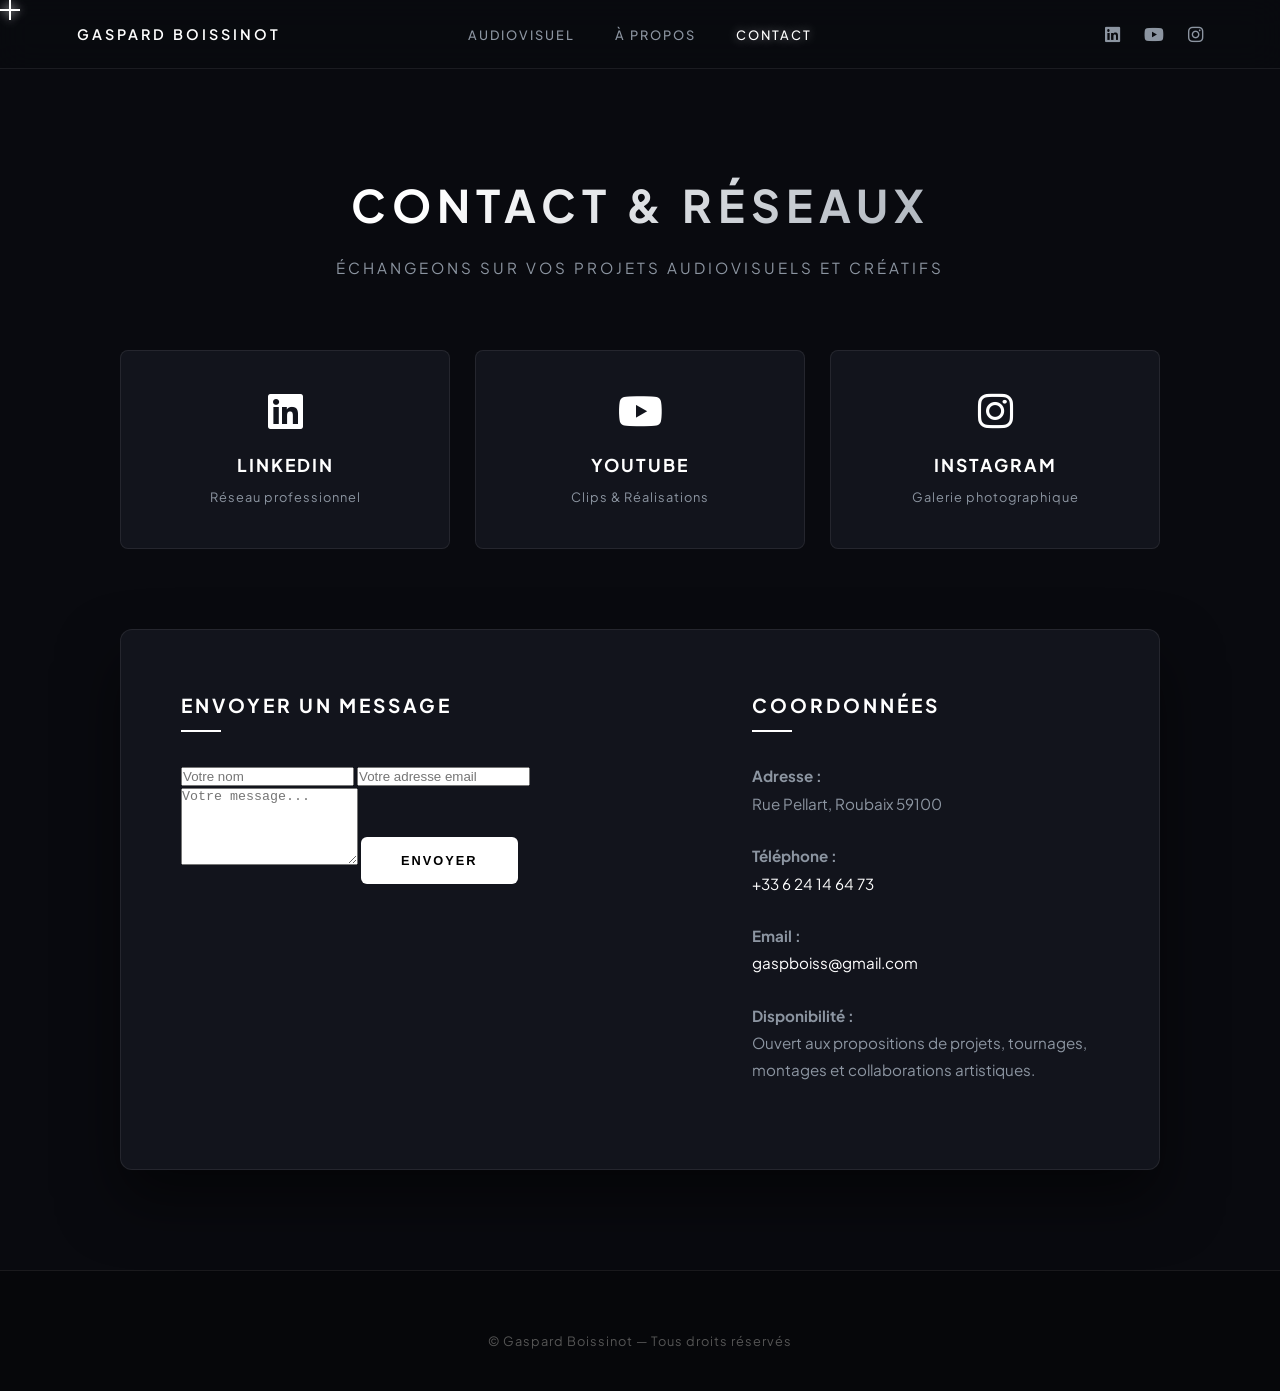
==== elements.html @ d5e443f8 "Update elements.html" ====
<!DOCTYPE HTML>
<html lang="fr">
<head>
    <meta charset="utf-8" />
    <meta name="viewport" content="width=device-width, initial-scale=1, user-scalable=no" />
    <meta name="description" content="Contactez Gaspard Boissinot — Portfolio Audiovisuel.">
    <title>Contact — Gaspard Boissinot</title>
    <link rel="icon" type="image/png" sizes="64x64" href="images/favicon.png">
    <link rel="manifest" href="manifest.json">
    <meta name="theme-color" content="#090a0f">
    <link rel="apple-touch-icon" href="images/icon-192.png">

    <!-- Fonts & Icons -->
    <link rel="preconnect" href="https://fonts.googleapis.com">
    <link rel="preconnect" href="https://fonts.gstatic.com" crossorigin>
    <link href="https://fonts.googleapis.com/css2?family=Plus+Jakarta+Sans:wght@300;400;500;600;700&display=swap" rel="stylesheet">
    <link rel="stylesheet" href="https://cdnjs.cloudflare.com/ajax/libs/font-awesome/6.4.0/css/all.min.css">

    <style>
        /* --- CONSTANTES & DIRECTION ARTISTIQUE --- */
        :root {
            --bg-main: #090a0f;
            --bg-card: #12141c;
            --bg-nav: rgba(9, 10, 15, 0.9);
            --text-primary: #ffffff;
            --text-muted: #8c95a1;
            --border-subtle: rgba(255, 255, 255, 0.08);
            --border-hover: rgba(255, 255, 255, 0.3);
        }

        /* Désactivation du curseur natif pour laisser place au custom curseur pro */
        * { box-sizing: border-box; margin: 0; padding: 0; cursor: none !important; }
        html { scroll-behavior: smooth; }

        body {
            background-color: var(--bg-main);
            color: var(--text-primary);
            font-family: 'Plus Jakarta Sans', sans-serif;
            overflow-x: hidden;
            line-height: 1.6;
            -webkit-font-smoothing: antialiased;
        }

        a { color: inherit; text-decoration: none; }

        /* --- CURSEUR CUSTOM PRO (CROIX STYLÉE) --- */
        .custom-cursor {
            position: fixed;
            top: 0; left: 0;
            width: 20px; height: 20px;
            pointer-events: none;
            z-index: 999999;
            transform: translate(-50%, -50%);
            transition: transform 0.1s ease-out;
        }
        .custom-cursor::before, .custom-cursor::after {
            content: '';
            position: absolute;
            background: #ffffff;
            box-shadow: 0 0 10px rgba(255,255,255,0.8);
        }
        .custom-cursor::before {
            top: 9px; left: 0; width: 20px; height: 2px;
        }
        .custom-cursor::after {
            top: 0; left: 9px; width: 2px; height: 20px;
        }

        body.hovered .custom-cursor {
            transform: translate(-50%, -50%) rotate(45deg) scale(1.4);
        }
        body.hovered .custom-cursor::before, body.hovered .custom-cursor::after {
            background: #3b82f6;
            box-shadow: 0 0 15px #3b82f6;
        }

        /* --- NAVBAR CENTRAGE ABSOLU --- */
        .navbar {
            position: sticky;
            top: 0;
            background: var(--bg-nav);
            backdrop-filter: blur(16px);
            -webkit-backdrop-filter: blur(16px);
            z-index: 1000;
            border-bottom: 1px solid var(--border-subtle);
            display: flex;
            justify-content: space-between;
            align-items: center;
            padding: 20px 6%;
            animation: fadeInDown 0.8s cubic-bezier(0.165, 0.84, 0.44, 1) forwards;
        }

        .nav-brand {
            font-weight: 600;
            letter-spacing: 3px;
            font-size: 0.9rem;
            text-transform: uppercase;
            color: var(--text-primary);
            z-index: 2;
        }

        .nav-links { 
            position: absolute;
            left: 50%;
            transform: translateX(-50%);
            display: flex; 
            gap: 40px; 
            list-style: none; 
            z-index: 2;
        }

        .nav-links a { 
            font-size: 0.8rem; 
            text-transform: uppercase; 
            letter-spacing: 2px; 
            color: var(--text-muted); 
            transition: color 0.3s, text-shadow 0.3s; 
            font-weight: 500; 
        }

        .nav-links a.active, .nav-links a:hover { 
            color: #ffffff; 
            text-shadow: 0 0 10px rgba(255,255,255,0.5);
        }

        .nav-socials { 
            display: flex; 
            gap: 24px; 
            z-index: 2;
        }

        .nav-socials a { 
            color: var(--text-muted); 
            font-size: 1.1rem; 
            transition: color 0.3s, transform 0.3s; 
        }

        .nav-socials a:hover { 
            color: #ffffff; 
            transform: translateY(-3px) scale(1.1); 
        }

        /* --- CONTENEUR PAGE CONTACT CENTRÉ ET ANIMÉ --- */
        .contact-page-container {
            max-width: 1100px;
            margin: 0 auto;
            padding: 100px 30px;
            animation: fadeInUp 1s cubic-bezier(0.165, 0.84, 0.44, 1) forwards;
        }

        .page-header-center {
            text-align: center;
            margin-bottom: 70px;
        }

        .page-main-title {
            font-size: 2.8rem;
            font-weight: 700;
            letter-spacing: 6px;
            text-transform: uppercase;
            margin-bottom: 15px;
            background: linear-gradient(135deg, #ffffff 30%, #8c95a1 100%);
            -webkit-background-clip: text;
            -webkit-text-fill-color: transparent;
        }

        .page-main-subtitle {
            font-size: 0.95rem;
            color: var(--text-muted);
            letter-spacing: 3px;
            text-transform: uppercase;
        }

        /* --- SECTION RÉSEAUX SOCIAUX --- */
        .socials-showcase {
            display: grid;
            grid-template-columns: repeat(3, 1fr);
            gap: 25px;
            margin-bottom: 80px;
        }

        .social-card {
            background: var(--bg-card);
            border: 1px solid var(--border-subtle);
            border-radius: 8px;
            padding: 40px 20px;
            text-align: center;
            transition: all 0.4s cubic-bezier(0.165, 0.84, 0.44, 1);
            position: relative;
            overflow: hidden;
        }

        .social-card::before {
            content: '';
            position: absolute;
            inset: 0;
            background: linear-gradient(135deg, rgba(255,255,255,0.05), transparent);
            opacity: 0;
            transition: opacity 0.4s;
        }

        .social-card:hover {
            transform: translateY(-8px);
            border-color: var(--border-hover);
            box-shadow: 0 20px 40px rgba(0,0,0,0.6), 0 0 20px rgba(255,255,255,0.05);
        }

        .social-card:hover::before {
            opacity: 1;
        }

        .social-card i {
            font-size: 2.5rem;
            color: #ffffff;
            margin-bottom: 20px;
            transition: transform 0.4s cubic-bezier(0.175, 0.885, 0.32, 1.275);
        }

        .social-card:hover i {
            transform: scale(1.2) rotate(8deg);
        }

        .social-card h3 {
            font-size: 1.1rem;
            letter-spacing: 2px;
            text-transform: uppercase;
            margin-bottom: 8px;
        }

        .social-card p {
            font-size: 0.8rem;
            color: var(--text-muted);
            letter-spacing: 1px;
        }

        /* --- SECTION FORMULAIRE & COORDONNÉES --- */
        .contact-grid-wrapper {
            display: grid;
            grid-template-columns: 1.2fr 0.8fr;
            gap: 50px;
            background: var(--bg-card);
            border: 1px solid var(--border-subtle);
            border-radius: 12px;
            padding: 60px;
            box-shadow: 0 30px 60px rgba(0,0,0,0.5);
        }

        .contact-form-box h3, .contact-info-box h3 {
            font-size: 1.2rem;
            text-transform: uppercase;
            letter-spacing: 3px;
            margin-bottom: 30px;
            position: relative;
            padding-bottom: 12px;
        }

        .contact-form-box h3::after, .contact-info-box h3::after {
            content: '';
            position: absolute;
            bottom: 0; left: 0;
            width: 40px; height: 2px;
            background: #ffffff;
        }

        .contact-form input, .contact-form textarea {
            width: 100%;
            background: #090a0f;
            border: 1px solid var(--border-subtle);
            padding: 16px 20px;
            color: #fff;
            border-radius: 6px;
            margin-bottom: 20px;
            font-family: inherit;
            font-size: 0.9rem;
            transition: all 0.3s ease;
        }

        .contact-form input:focus, .contact-form textarea:focus {
            outline: none;
            border-color: #ffffff;
            box-shadow: 0 0 15px rgba(255,255,255,0.1);
            background: #11131a;
        }

        .submit-btn {
            background: #ffffff;
            color: #000000;
            border: none;
            padding: 16px 40px;
            border-radius: 6px;
            font-weight: 600;
            text-transform: uppercase;
            letter-spacing: 2px;
            cursor: none;
            font-size: 0.8rem;
            transition: all 0.3s cubic-bezier(0.165, 0.84, 0.44, 1);
            position: relative;
            overflow: hidden;
        }

        .submit-btn:hover {
            background: #dcdcdc;
            transform: translateY(-3px);
            box-shadow: 0 10px 25px rgba(255,255,255,0.2);
        }

        .contact-info-box p {
            margin-bottom: 25px;
            color: var(--text-muted);
            font-size: 0.95rem;
            line-height: 1.8;
        }

        .contact-info-box a {
            color: #ffffff;
            transition: color 0.3s;
        }

        .contact-info-box a:hover {
            color: var(--text-muted);
            text-decoration: underline;
        }

        /* --- FOOTER MINIMALISTE --- */
        .footer {
            background: #06070a;
            border-top: 1px solid var(--border-subtle);
            padding: 60px 30px 40px;
            text-align: center;
        }

        .copyright {
            color: #555;
            font-size: 0.8rem;
            letter-spacing: 1px;
        }

        /* Animations */
        @keyframes fadeInDown {
            from { opacity: 0; transform: translateY(-20px); }
            to { opacity: 1; transform: translateY(0); }
        }

        @keyframes fadeInUp {
            from { opacity: 0; transform: translateY(30px); }
            to { opacity: 1; transform: translateY(0); }
        }

        /* Responsive */
        @media (max-width: 768px) {
            .socials-showcase { grid-template-columns: 1fr; }
            .contact-grid-wrapper { grid-template-columns: 1fr; padding: 30px; }
            .navbar { padding: 15px 20px; }
            .nav-brand { display: none; }
            .nav-links { position: static; transform: none; gap: 20px; }
        }
    </style>
</head>
<body>

    <!-- Curseur Personnalisé Style Développeur -->
    <div class="custom-cursor" id="cursor"></div>

    <!-- NAVBAR -->
    <nav class="navbar">
        <div class="nav-brand">Gaspard Boissinot</div>
        <ul class="nav-links">
            <li><a href="index.html">Audiovisuel</a></li>
            <li><a href="generic.html">À propos</a></li>
            <li><a href="elements.html" class="active">Contact</a></li>
        </ul>
        <div class="nav-socials">
            <a href="https://www.linkedin.com/in/gaspard-boissinot-57aab1403/" target="_blank" title="LinkedIn"><i class="fab fa-linkedin"></i></a>
            <a href="https://www.youtube.com/@ormission" target="_blank" title="YouTube"><i class="fab fa-youtube"></i></a>
            <a href="https://www.instagram.com/gaspard._b" target="_blank" title="Instagram"><i class="fab fa-instagram"></i></a>
        </div>
    </nav>

    <!-- CONTENU PRINCIPAL CONTACT -->
    <main class="contact-page-container">
        <div class="page-header-center">
            <h1 class="page-main-title">Contact & Réseaux</h1>
            <p class="page-main-subtitle">Échangeons sur vos projets audiovisuels et créatifs</p>
        </div>

        <!-- Grille des réseaux sociaux -->
        <div class="socials-showcase">
            <a href="https://www.linkedin.com/in/gaspard-boissinot-57aab1403/" target="_blank" class="social-card interactive">
                <i class="fab fa-linkedin"></i>
                <h3>LinkedIn</h3>
                <p>Réseau professionnel</p>
            </a>
            <a href="https://www.youtube.com/@ormission" target="_blank" class="social-card interactive">
                <i class="fab fa-youtube"></i>
                <h3>YouTube</h3>
                <p>Clips & Réalisations</p>
            </a>
            <a href="https://www.instagram.com/gaspard._b" target="_blank" class="social-card interactive">
                <i class="fab fa-instagram"></i>
                <h3>Instagram</h3>
                <p>Galerie photographique</p>
            </a>
        </div>

        <!-- Bloc formulaire et coordonnées -->
        <div class="contact-grid-wrapper">
            <div class="contact-form-box">
                <h3>Envoyer un message</h3>
                <form id="contact-form" action="https://formspree.io/f/mgolaapb" method="POST">
                    <input type="text" name="name" class="interactive" placeholder="Votre nom" required />
                    <input type="email" name="email" class="interactive" placeholder="Votre adresse email" required />
                    <textarea name="message" rows="5" class="interactive" placeholder="Votre message..." required></textarea>
                    <button type="submit" class="submit-btn interactive">Envoyer</button>
                    <input type="hidden" name="_subject" value="Nouveau message depuis ton portfolio !" />
                    <input type="hidden" name="_captcha" value="false">
                </form>
            </div>
            <div class="contact-info-box">
                <h3>Coordonnées</h3>
                <p><strong>Adresse :</strong><br>Rue Pellart, Roubaix 59100</p>
                <p><strong>Téléphone :</strong><br><a href="tel:+33624146473" class="interactive">+33 6 24 14 64 73</a></p>
                <p><strong>Email :</strong><br><a href="mailto:gaspboiss@gmail.com" class="interactive">gaspboiss@gmail.com</a></p>
                <p><strong>Disponibilité :</strong><br>Ouvert aux propositions de projets, tournages, montages et collaborations artistiques.</p>
            </div>
        </div>
    </main>

    <!-- FOOTER -->
    <footer class="footer">
        <div class="copyright">
            &copy; Gaspard Boissinot &mdash; Tous droits réservés
        </div>
    </footer>

    <!-- SCRIPT ANIMATIONS & CURSEUR PRO -->
    <script>
        const cursor = document.getElementById('cursor');
        let mouseX = 0, mouseY = 0;
        let cursorX = 0, cursorY = 0;

        document.addEventListener('mousemove', (e) => {
            mouseX = e.clientX;
            mouseY = e.clientY;
        });

        function renderCursor() {
            cursorX += (mouseX - cursorX) * 0.2;
            cursorY += (mouseY - cursorY) * 0.2;
            cursor.style.transform = `translate(${cursorX}px, ${cursorY}px)`;
            requestAnimationFrame(renderCursor);
        }
        renderCursor();

        const interactives = document.querySelectorAll('a, button, input, textarea, .interactive');
        interactives.forEach(el => {
            el.addEventListener('mouseenter', () => document.body.classList.add('hovered'));
            el.addEventListener('mouseleave', () => document.body.classList.remove('hovered'));
        });

        const form = document.getElementById("contact-form");
        if(form) {
            form.addEventListener("submit", async function(e) {
                e.preventDefault(); 
                const data = new FormData(form);
                const response = await fetch(form.action, { method: form.method, body: data, headers: { 'Accept': 'application/json' } });
                if(response.ok) { alert("Votre message a été envoyé avec succès !"); form.reset(); }
                else { alert("Une erreur est survenue lors de l'envoi."); }
            });
        }
    </script>
</body>
</html>
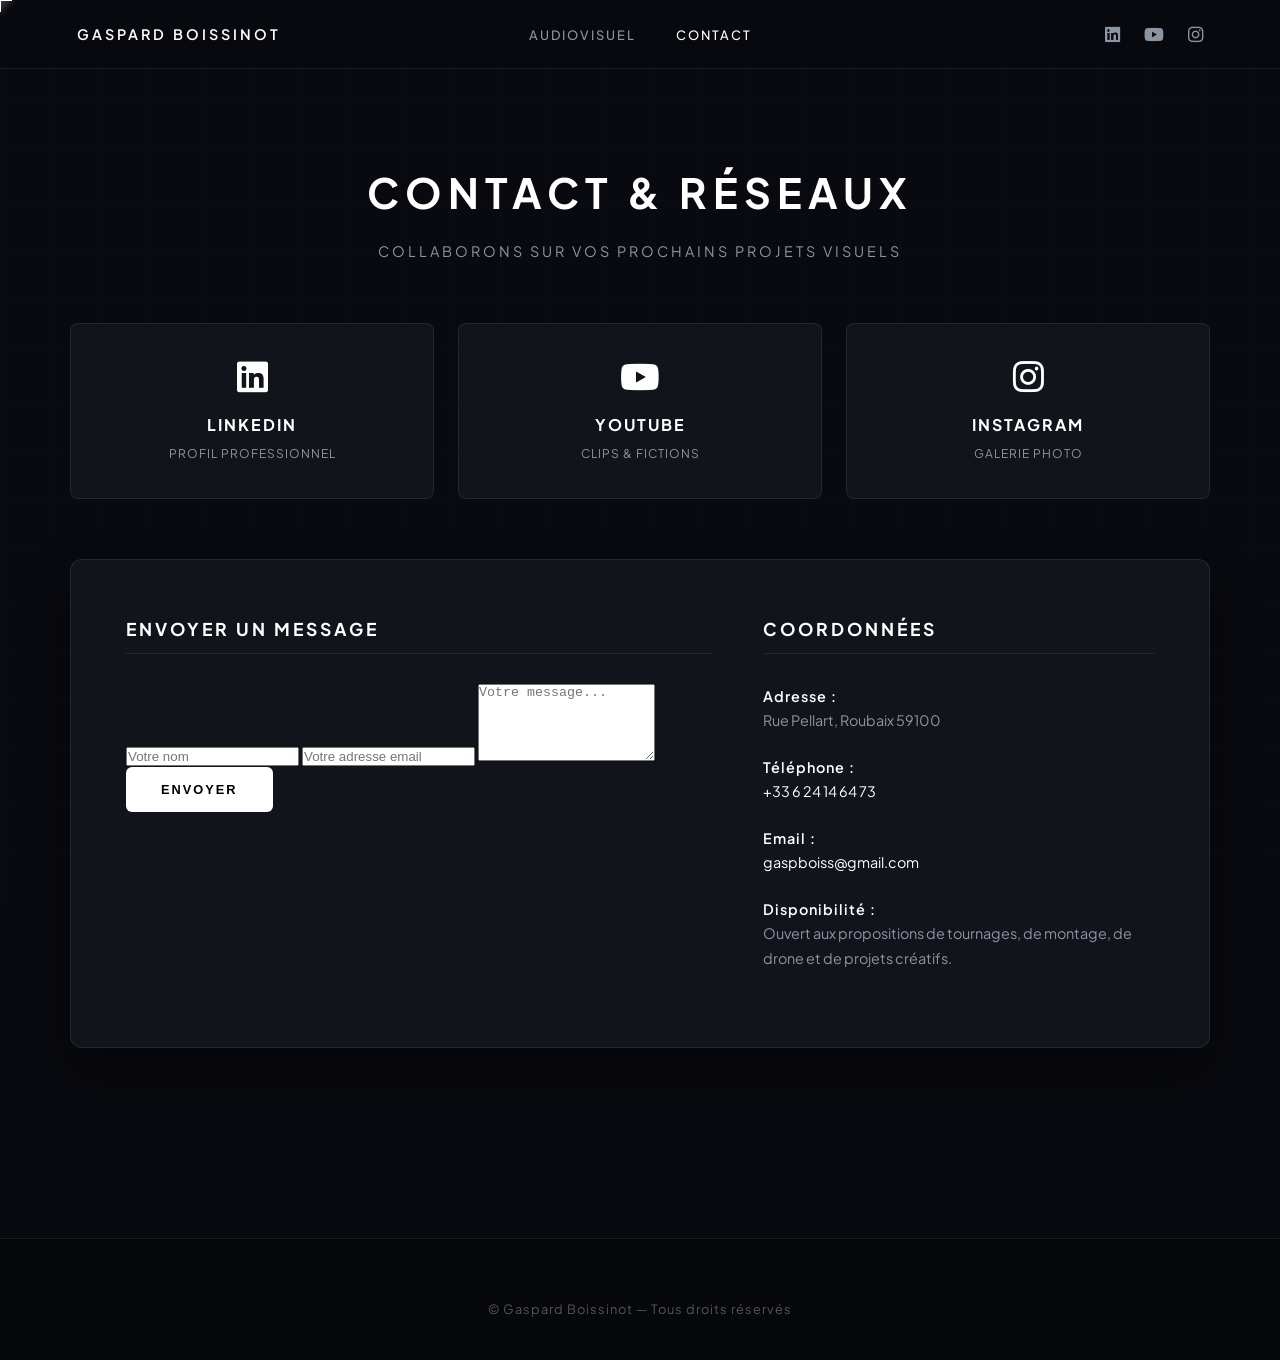
==== commit d7e269c8: "Update elements.html" ====
--- a/elements.html
+++ b/elements.html
@@ -21,14 +21,16 @@
         :root {
             --bg-main: #090a0f;
             --bg-card: #12141c;
-            --bg-nav: rgba(9, 10, 15, 0.9);
+            --bg-input: #0e1017;
+            --bg-nav: rgba(9, 10, 15, 0.85);
             --text-primary: #ffffff;
             --text-muted: #8c95a1;
+            --accent-glow: rgba(59, 130, 246, 0.15);
             --border-subtle: rgba(255, 255, 255, 0.08);
-            --border-hover: rgba(255, 255, 255, 0.3);
-        }
-
-        /* Désactivation du curseur natif pour laisser place au custom curseur pro */
+            --border-hover: rgba(59, 130, 246, 0.5);
+        }
+
+        /* Désactivation du curseur natif */
         * { box-sizing: border-box; margin: 0; padding: 0; cursor: none !important; }
         html { scroll-behavior: smooth; }
 
@@ -39,39 +41,54 @@
             overflow-x: hidden;
             line-height: 1.6;
             -webkit-font-smoothing: antialiased;
+            position: relative;
+        }
+
+        /* Fond subtil type grille de studio / post-prod */
+        body::before {
+            content: '';
+            position: fixed;
+            inset: 0;
+            background-image: 
+                linear-gradient(rgba(255, 255, 255, 0.015) 1px, transparent 1px),
+                linear-gradient(90deg, rgba(255, 255, 255, 0.015) 1px, transparent 1px);
+            background-size: 50px 50px;
+            z-index: -1;
+            pointer-events: none;
         }
 
         a { color: inherit; text-decoration: none; }
 
-        /* --- CURSEUR CUSTOM PRO (CROIX STYLÉE) --- */
+        /* --- CURSEUR CUSTOM 0 LATENCE (CROIX RÉALISATEUR) --- */
         .custom-cursor {
             position: fixed;
             top: 0; left: 0;
-            width: 20px; height: 20px;
+            width: 24px; height: 24px;
             pointer-events: none;
             z-index: 999999;
             transform: translate(-50%, -50%);
-            transition: transform 0.1s ease-out;
+            /* Zéro latence : pas d'interpolation transition sur le déplacement */
         }
         .custom-cursor::before, .custom-cursor::after {
             content: '';
             position: absolute;
             background: #ffffff;
-            box-shadow: 0 0 10px rgba(255,255,255,0.8);
+            box-shadow: 0 0 8px rgba(255, 255, 255, 0.6);
+            transition: background 0.2s, box-shadow 0.2s, width 0.2s, height 0.2s;
         }
         .custom-cursor::before {
-            top: 9px; left: 0; width: 20px; height: 2px;
+            top: 11px; left: 0; width: 24px; height: 2px;
         }
         .custom-cursor::after {
-            top: 0; left: 9px; width: 2px; height: 20px;
+            top: 0; left: 11px; width: 2px; height: 24px;
         }
 
         body.hovered .custom-cursor {
-            transform: translate(-50%, -50%) rotate(45deg) scale(1.4);
+            transform: translate(-50%, -50%) rotate(45deg);
         }
         body.hovered .custom-cursor::before, body.hovered .custom-cursor::after {
             background: #3b82f6;
-            box-shadow: 0 0 15px #3b82f6;
+            box-shadow: 0 0 12px #3b82f6;
         }
 
         /* --- NAVBAR CENTRAGE ABSOLU --- */
@@ -87,7 +104,6 @@
             justify-content: space-between;
             align-items: center;
             padding: 20px 6%;
-            animation: fadeInDown 0.8s cubic-bezier(0.165, 0.84, 0.44, 1) forwards;
         }
 
         .nav-brand {
@@ -114,13 +130,12 @@
             text-transform: uppercase; 
             letter-spacing: 2px; 
             color: var(--text-muted); 
-            transition: color 0.3s, text-shadow 0.3s; 
+            transition: color 0.3s; 
             font-weight: 500; 
         }
 
         .nav-links a.active, .nav-links a:hover { 
             color: #ffffff; 
-            text-shadow: 0 0 10px rgba(255,255,255,0.5);
         }
 
         .nav-socials { 
@@ -137,137 +152,133 @@
 
         .nav-socials a:hover { 
             color: #ffffff; 
-            transform: translateY(-3px) scale(1.1); 
-        }
-
-        /* --- CONTENEUR PAGE CONTACT CENTRÉ ET ANIMÉ --- */
-        .contact-page-container {
-            max-width: 1100px;
+            transform: translateY(-2px); 
+        }
+
+        /* --- CONTENEUR PRINCIPAL CONTACT --- */
+        .contact-container {
+            max-width: 1200px;
             margin: 0 auto;
-            padding: 100px 30px;
-            animation: fadeInUp 1s cubic-bezier(0.165, 0.84, 0.44, 1) forwards;
-        }
-
-        .page-header-center {
+            padding: 90px 30px;
+        }
+
+        .contact-header {
             text-align: center;
-            margin-bottom: 70px;
-        }
-
-        .page-main-title {
-            font-size: 2.8rem;
+            margin-bottom: 60px;
+        }
+
+        .contact-title {
+            font-size: 2.6rem;
             font-weight: 700;
             letter-spacing: 6px;
             text-transform: uppercase;
-            margin-bottom: 15px;
-            background: linear-gradient(135deg, #ffffff 30%, #8c95a1 100%);
-            -webkit-background-clip: text;
-            -webkit-text-fill-color: transparent;
-        }
-
-        .page-main-subtitle {
-            font-size: 0.95rem;
+            margin-bottom: 14px;
+            color: #ffffff;
+        }
+
+        .contact-subtitle {
+            font-size: 0.9rem;
             color: var(--text-muted);
             letter-spacing: 3px;
             text-transform: uppercase;
         }
 
-        /* --- SECTION RÉSEAUX SOCIAUX --- */
-        .socials-showcase {
+        /* --- RÉSEAUX SOCIAUX REDESIGNÉS --- */
+        .socials-grid {
             display: grid;
             grid-template-columns: repeat(3, 1fr);
-            gap: 25px;
-            margin-bottom: 80px;
-        }
-
-        .social-card {
+            gap: 24px;
+            margin-bottom: 60px;
+        }
+
+        .social-box {
             background: var(--bg-card);
             border: 1px solid var(--border-subtle);
             border-radius: 8px;
-            padding: 40px 20px;
+            padding: 35px 25px;
             text-align: center;
-            transition: all 0.4s cubic-bezier(0.165, 0.84, 0.44, 1);
             position: relative;
             overflow: hidden;
-        }
-
-        .social-card::before {
+            transition: all 0.4s cubic-bezier(0.165, 0.84, 0.44, 1);
+        }
+
+        .social-box::before {
             content: '';
             position: absolute;
-            inset: 0;
-            background: linear-gradient(135deg, rgba(255,255,255,0.05), transparent);
-            opacity: 0;
-            transition: opacity 0.4s;
-        }
-
-        .social-card:hover {
-            transform: translateY(-8px);
+            top: 0; left: 0; width: 100%; height: 2px;
+            background: linear-gradient(90deg, transparent, #3b82f6, transparent);
+            transform: translateX(-100%);
+            transition: transform 0.6s ease;
+        }
+
+        .social-box:hover {
+            transform: translateY(-5px);
             border-color: var(--border-hover);
-            box-shadow: 0 20px 40px rgba(0,0,0,0.6), 0 0 20px rgba(255,255,255,0.05);
-        }
-
-        .social-card:hover::before {
-            opacity: 1;
-        }
-
-        .social-card i {
-            font-size: 2.5rem;
-            color: #ffffff;
-            margin-bottom: 20px;
-            transition: transform 0.4s cubic-bezier(0.175, 0.885, 0.32, 1.275);
-        }
-
-        .social-card:hover i {
-            transform: scale(1.2) rotate(8deg);
-        }
-
-        .social-card h3 {
-            font-size: 1.1rem;
+            background: linear-gradient(145deg, #12141c, #171a26);
+            box-shadow: 0 15px 35px rgba(0,0,0,0.5), 0 0 15px var(--accent-glow);
+        }
+
+        .social-box:hover::before {
+            transform: translateX(100%);
+        }
+
+        .social-box i {
+            font-size: 2.2rem;
+            color: #ffffff;
+            margin-bottom: 18px;
+            transition: transform 0.3s ease;
+        }
+
+        .social-box:hover i {
+            transform: scale(1.15);
+            color: #3b82f6;
+        }
+
+        .social-box h3 {
+            font-size: 1rem;
             letter-spacing: 2px;
             text-transform: uppercase;
-            margin-bottom: 8px;
-        }
-
-        .social-card p {
-            font-size: 0.8rem;
+            margin-bottom: 6px;
+        }
+
+        .social-box p {
+            font-size: 0.75rem;
             color: var(--text-muted);
             letter-spacing: 1px;
-        }
-
-        /* --- SECTION FORMULAIRE & COORDONNÉES --- */
-        .contact-grid-wrapper {
+            text-transform: uppercase;
+        }
+
+        /* --- BLOC FORMULAIRE & COORDONNÉES HARMONISÉ --- */
+        .contact-card-wrapper {
+            background: var(--bg-card);
+            border: 1px solid var(--border-subtle);
+            border-radius: 12px;
+            padding: 55px;
             display: grid;
             grid-template-columns: 1.2fr 0.8fr;
             gap: 50px;
-            background: var(--bg-card);
-            border: 1px solid var(--border-subtle);
-            border-radius: 12px;
-            padding: 60px;
-            box-shadow: 0 30px 60px rgba(0,0,0,0.5);
-        }
-
-        .contact-form-box h3, .contact-info-box h3 {
-            font-size: 1.2rem;
+            box-shadow: 0 25px 50px rgba(0,0,0,0.4);
+            position: relative;
+        }
+
+        .form-section h3, .info-section h3 {
+            font-size: 1.1rem;
             text-transform: uppercase;
             letter-spacing: 3px;
             margin-bottom: 30px;
-            position: relative;
-            padding-bottom: 12px;
-        }
-
-        .contact-form-box h3::after, .contact-info-box h3::after {
-            content: '';
-            position: absolute;
-            bottom: 0; left: 0;
-            width: 40px; height: 2px;
-            background: #ffffff;
-        }
-
-        .contact-form input, .contact-form textarea {
+            padding-bottom: 10px;
+            border-bottom: 1px solid var(--border-subtle);
+            color: #ffffff;
+        }
+
+        /* Champs de formulaire unifiés (couleur sombre harmonisée) */
+        .contact-form input, 
+        .contact-form textarea {
             width: 100%;
-            background: #090a0f;
+            background: var(--bg-input);
             border: 1px solid var(--border-subtle);
             padding: 16px 20px;
-            color: #fff;
+            color: #ffffff;
             border-radius: 6px;
             margin-bottom: 20px;
             font-family: inherit;
@@ -275,18 +286,25 @@
             transition: all 0.3s ease;
         }
 
-        .contact-form input:focus, .contact-form textarea:focus {
+        .contact-form input::placeholder, 
+        .contact-form textarea::placeholder {
+            color: var(--text-muted);
+            opacity: 0.7;
+        }
+
+        .contact-form input:focus, 
+        .contact-form textarea:focus {
             outline: none;
-            border-color: #ffffff;
-            box-shadow: 0 0 15px rgba(255,255,255,0.1);
-            background: #11131a;
+            border-color: #3b82f6;
+            background: #141722;
+            box-shadow: 0 0 15px rgba(59, 130, 246, 0.15);
         }
 
         .submit-btn {
             background: #ffffff;
             color: #000000;
             border: none;
-            padding: 16px 40px;
+            padding: 15px 35px;
             border-radius: 6px;
             font-weight: 600;
             text-transform: uppercase;
@@ -294,39 +312,44 @@
             cursor: none;
             font-size: 0.8rem;
             transition: all 0.3s cubic-bezier(0.165, 0.84, 0.44, 1);
-            position: relative;
-            overflow: hidden;
         }
 
         .submit-btn:hover {
-            background: #dcdcdc;
-            transform: translateY(-3px);
-            box-shadow: 0 10px 25px rgba(255,255,255,0.2);
-        }
-
-        .contact-info-box p {
-            margin-bottom: 25px;
+            background: #3b82f6;
+            color: #ffffff;
+            transform: translateY(-2px);
+            box-shadow: 0 10px 25px rgba(59, 130, 246, 0.3);
+        }
+
+        .info-section p {
+            margin-bottom: 22px;
             color: var(--text-muted);
-            font-size: 0.95rem;
-            line-height: 1.8;
-        }
-
-        .contact-info-box a {
+            font-size: 0.9rem;
+            line-height: 1.7;
+        }
+
+        .info-section strong {
+            color: #ffffff;
+            font-weight: 600;
+            letter-spacing: 1px;
+        }
+
+        .info-section a {
             color: #ffffff;
             transition: color 0.3s;
         }
 
-        .contact-info-box a:hover {
-            color: var(--text-muted);
-            text-decoration: underline;
-        }
-
-        /* --- FOOTER MINIMALISTE --- */
+        .info-section a:hover {
+            color: #3b82f6;
+        }
+
+        /* --- FOOTER --- */
         .footer {
             background: #06070a;
             border-top: 1px solid var(--border-subtle);
             padding: 60px 30px 40px;
             text-align: center;
+            margin-top: 100px;
         }
 
         .copyright {
@@ -335,21 +358,10 @@
             letter-spacing: 1px;
         }
 
-        /* Animations */
-        @keyframes fadeInDown {
-            from { opacity: 0; transform: translateY(-20px); }
-            to { opacity: 1; transform: translateY(0); }
-        }
-
-        @keyframes fadeInUp {
-            from { opacity: 0; transform: translateY(30px); }
-            to { opacity: 1; transform: translateY(0); }
-        }
-
-        /* Responsive */
+        /* Responsive Mobile */
         @media (max-width: 768px) {
-            .socials-showcase { grid-template-columns: 1fr; }
-            .contact-grid-wrapper { grid-template-columns: 1fr; padding: 30px; }
+            .socials-grid { grid-template-columns: 1fr; }
+            .contact-card-wrapper { grid-template-columns: 1fr; padding: 30px; }
             .navbar { padding: 15px 20px; }
             .nav-brand { display: none; }
             .nav-links { position: static; transform: none; gap: 20px; }
@@ -358,7 +370,7 @@
 </head>
 <body>
 
-    <!-- Curseur Personnalisé Style Développeur -->
+    <!-- Curseur Custom 0 Latence -->
     <div class="custom-cursor" id="cursor"></div>
 
     <!-- NAVBAR -->
@@ -366,7 +378,6 @@
         <div class="nav-brand">Gaspard Boissinot</div>
         <ul class="nav-links">
             <li><a href="index.html">Audiovisuel</a></li>
-            <li><a href="generic.html">À propos</a></li>
             <li><a href="elements.html" class="active">Contact</a></li>
         </ul>
         <div class="nav-socials">
@@ -376,35 +387,35 @@
         </div>
     </nav>
 
-    <!-- CONTENU PRINCIPAL CONTACT -->
-    <main class="contact-page-container">
-        <div class="page-header-center">
-            <h1 class="page-main-title">Contact & Réseaux</h1>
-            <p class="page-main-subtitle">Échangeons sur vos projets audiovisuels et créatifs</p>
+    <!-- SECTION CONTACT -->
+    <main class="contact-container">
+        <div class="contact-header">
+            <h1 class="contact-title">Contact & Réseaux</h1>
+            <p class="contact-subtitle">Collaborons sur vos prochains projets visuels</p>
         </div>
 
-        <!-- Grille des réseaux sociaux -->
-        <div class="socials-showcase">
-            <a href="https://www.linkedin.com/in/gaspard-boissinot-57aab1403/" target="_blank" class="social-card interactive">
+        <!-- Réseaux -->
+        <div class="socials-grid">
+            <a href="https://www.linkedin.com/in/gaspard-boissinot-57aab1403/" target="_blank" class="social-box interactive">
                 <i class="fab fa-linkedin"></i>
                 <h3>LinkedIn</h3>
-                <p>Réseau professionnel</p>
+                <p>Profil professionnel</p>
             </a>
-            <a href="https://www.youtube.com/@ormission" target="_blank" class="social-card interactive">
+            <a href="https://www.youtube.com/@ormission" target="_blank" class="social-box interactive">
                 <i class="fab fa-youtube"></i>
                 <h3>YouTube</h3>
-                <p>Clips & Réalisations</p>
+                <p>Clips & fictions</p>
             </a>
-            <a href="https://www.instagram.com/gaspard._b" target="_blank" class="social-card interactive">
+            <a href="https://www.instagram.com/gaspard._b" target="_blank" class="social-card interactive social-box">
                 <i class="fab fa-instagram"></i>
                 <h3>Instagram</h3>
-                <p>Galerie photographique</p>
+                <p>Galerie photo</p>
             </a>
         </div>
 
-        <!-- Bloc formulaire et coordonnées -->
-        <div class="contact-grid-wrapper">
-            <div class="contact-form-box">
+        <!-- Formulaire & Coordonnées -->
+        <div class="contact-card-wrapper">
+            <div class="form-section">
                 <h3>Envoyer un message</h3>
                 <form id="contact-form" action="https://formspree.io/f/mgolaapb" method="POST">
                     <input type="text" name="name" class="interactive" placeholder="Votre nom" required />
@@ -415,12 +426,13 @@
                     <input type="hidden" name="_captcha" value="false">
                 </form>
             </div>
-            <div class="contact-info-box">
+            
+            <div class="info-section">
                 <h3>Coordonnées</h3>
                 <p><strong>Adresse :</strong><br>Rue Pellart, Roubaix 59100</p>
                 <p><strong>Téléphone :</strong><br><a href="tel:+33624146473" class="interactive">+33 6 24 14 64 73</a></p>
                 <p><strong>Email :</strong><br><a href="mailto:gaspboiss@gmail.com" class="interactive">gaspboiss@gmail.com</a></p>
-                <p><strong>Disponibilité :</strong><br>Ouvert aux propositions de projets, tournages, montages et collaborations artistiques.</p>
+                <p><strong>Disponibilité :</strong><br>Ouvert aux propositions de tournages, de montage, de drone et de projets créatifs.</p>
             </div>
         </div>
     </main>
@@ -432,31 +444,24 @@
         </div>
     </footer>
 
-    <!-- SCRIPT ANIMATIONS & CURSEUR PRO -->
+    <!-- SCRIPT CURSEUR 0 LATENCE & FORMULAIRE -->
     <script>
+        // Curseur instantané (zéro latence directe sur l'événement mousemove)
         const cursor = document.getElementById('cursor');
-        let mouseX = 0, mouseY = 0;
-        let cursorX = 0, cursorY = 0;
 
         document.addEventListener('mousemove', (e) => {
-            mouseX = e.clientX;
-            mouseY = e.clientY;
+            cursor.style.left = e.clientX + 'px';
+            cursor.style.top = e.clientY + 'px';
         });
 
-        function renderCursor() {
-            cursorX += (mouseX - cursorX) * 0.2;
-            cursorY += (mouseY - cursorY) * 0.2;
-            cursor.style.transform = `translate(${cursorX}px, ${cursorY}px)`;
-            requestAnimationFrame(renderCursor);
-        }
-        renderCursor();
-
+        // Gestion du hover sur les éléments interactifs
         const interactives = document.querySelectorAll('a, button, input, textarea, .interactive');
         interactives.forEach(el => {
             el.addEventListener('mouseenter', () => document.body.classList.add('hovered'));
             el.addEventListener('mouseleave', () => document.body.classList.remove('hovered'));
         });
 
+        // Formulaire asynchrone Formspree
         const form = document.getElementById("contact-form");
         if(form) {
             form.addEventListener("submit", async function(e) {
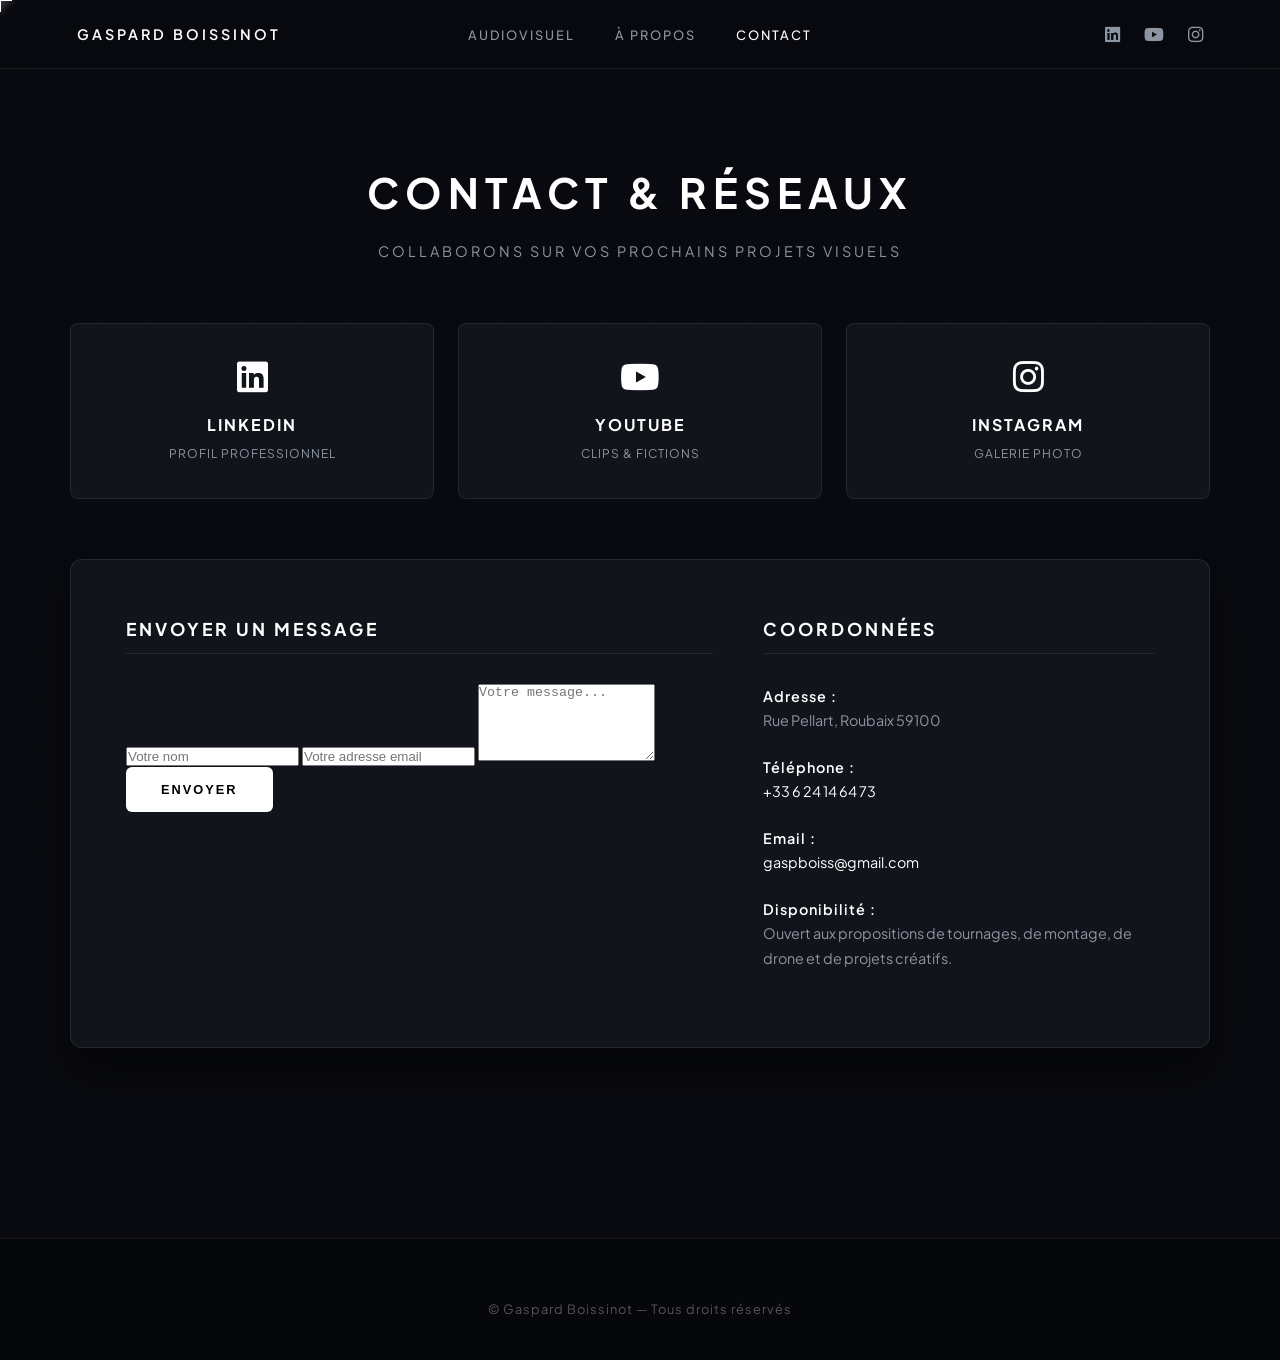
==== commit a2ede64b: "Update elements.html" ====
--- a/elements.html
+++ b/elements.html
@@ -378,6 +378,7 @@
         <div class="nav-brand">Gaspard Boissinot</div>
         <ul class="nav-links">
             <li><a href="index.html">Audiovisuel</a></li>
+            <li><a href="generic.html">À propos</a></li>
             <li><a href="elements.html" class="active">Contact</a></li>
         </ul>
         <div class="nav-socials">
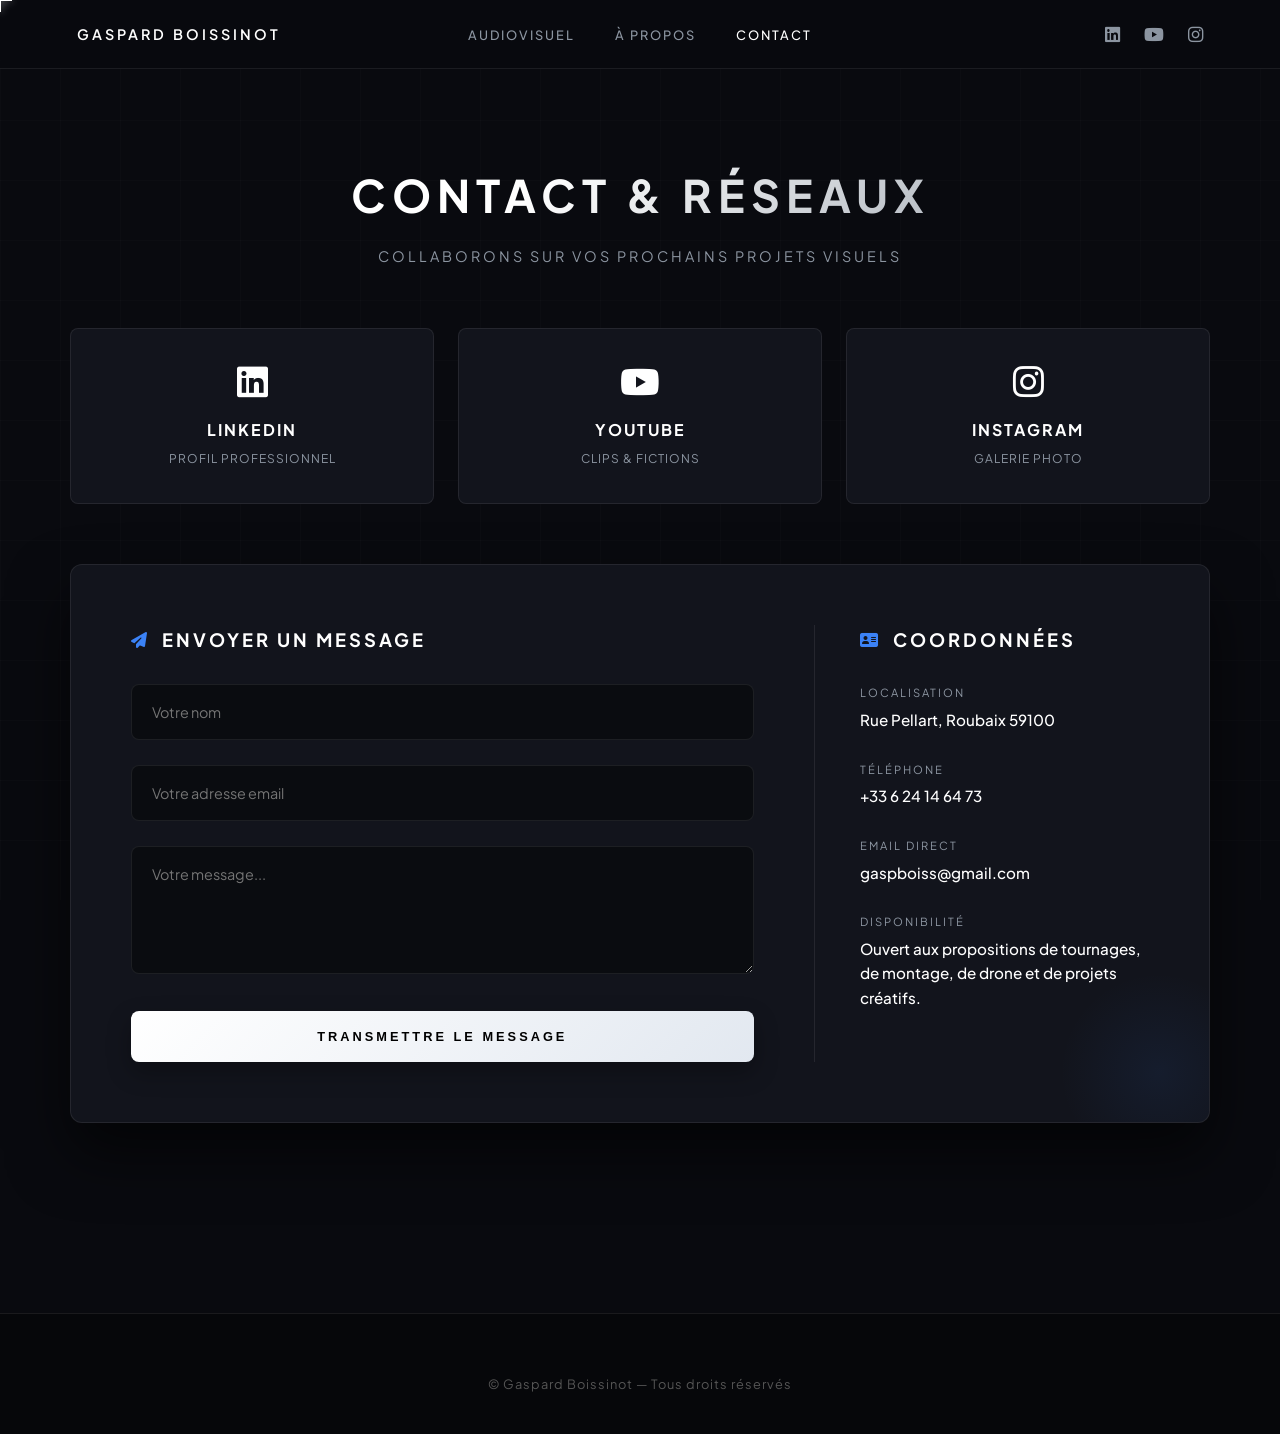
==== commit 61344ff5: "Update elements.html" ====
--- a/elements.html
+++ b/elements.html
@@ -21,11 +21,12 @@
         :root {
             --bg-main: #090a0f;
             --bg-card: #12141c;
-            --bg-input: #0e1017;
+            --bg-input: #0a0c10;
             --bg-nav: rgba(9, 10, 15, 0.85);
             --text-primary: #ffffff;
             --text-muted: #8c95a1;
-            --accent-glow: rgba(59, 130, 246, 0.15);
+            --accent-blue: #3b82f6;
+            --accent-glow: rgba(59, 130, 246, 0.2);
             --border-subtle: rgba(255, 255, 255, 0.08);
             --border-hover: rgba(59, 130, 246, 0.5);
         }
@@ -44,7 +45,7 @@
             position: relative;
         }
 
-        /* Fond subtil type grille de studio / post-prod */
+        /* Grille cinématique subtile en arrière-plan */
         body::before {
             content: '';
             position: fixed;
@@ -52,14 +53,14 @@
             background-image: 
                 linear-gradient(rgba(255, 255, 255, 0.015) 1px, transparent 1px),
                 linear-gradient(90deg, rgba(255, 255, 255, 0.015) 1px, transparent 1px);
-            background-size: 50px 50px;
+            background-size: 60px 60px;
             z-index: -1;
             pointer-events: none;
         }
 
         a { color: inherit; text-decoration: none; }
 
-        /* --- CURSEUR CUSTOM 0 LATENCE (CROIX RÉALISATEUR) --- */
+        /* --- CURSEUR CUSTOM 0 LATENCE + MICRO-BOUNCE À L'ARRÊT --- */
         .custom-cursor {
             position: fixed;
             top: 0; left: 0;
@@ -67,14 +68,14 @@
             pointer-events: none;
             z-index: 999999;
             transform: translate(-50%, -50%);
-            /* Zéro latence : pas d'interpolation transition sur le déplacement */
+            transition: transform 0.15s cubic-bezier(0.175, 0.885, 0.32, 1.275);
         }
         .custom-cursor::before, .custom-cursor::after {
             content: '';
             position: absolute;
             background: #ffffff;
             box-shadow: 0 0 8px rgba(255, 255, 255, 0.6);
-            transition: background 0.2s, box-shadow 0.2s, width 0.2s, height 0.2s;
+            transition: background 0.2s, box-shadow 0.2s;
         }
         .custom-cursor::before {
             top: 11px; left: 0; width: 24px; height: 2px;
@@ -84,11 +85,11 @@
         }
 
         body.hovered .custom-cursor {
-            transform: translate(-50%, -50%) rotate(45deg);
+            transform: translate(-50%, -50%) rotate(45deg) scale(1.2);
         }
         body.hovered .custom-cursor::before, body.hovered .custom-cursor::after {
-            background: #3b82f6;
-            box-shadow: 0 0 12px #3b82f6;
+            background: var(--accent-blue);
+            box-shadow: 0 0 12px var(--accent-blue);
         }
 
         /* --- NAVBAR CENTRAGE ABSOLU --- */
@@ -155,7 +156,7 @@
             transform: translateY(-2px); 
         }
 
-        /* --- CONTENEUR PRINCIPAL CONTACT --- */
+        /* --- SECTION CONTACT --- */
         .contact-container {
             max-width: 1200px;
             margin: 0 auto;
@@ -168,12 +169,14 @@
         }
 
         .contact-title {
-            font-size: 2.6rem;
+            font-size: 2.8rem;
             font-weight: 700;
             letter-spacing: 6px;
             text-transform: uppercase;
             margin-bottom: 14px;
-            color: #ffffff;
+            background: linear-gradient(135deg, #ffffff 40%, #8c95a1 100%);
+            -webkit-background-clip: text;
+            -webkit-text-fill-color: transparent;
         }
 
         .contact-subtitle {
@@ -183,7 +186,7 @@
             text-transform: uppercase;
         }
 
-        /* --- RÉSEAUX SOCIAUX REDESIGNÉS --- */
+        /* --- RÉSEAUX SOCIAUX --- */
         .socials-grid {
             display: grid;
             grid-template-columns: repeat(3, 1fr);
@@ -206,7 +209,7 @@
             content: '';
             position: absolute;
             top: 0; left: 0; width: 100%; height: 2px;
-            background: linear-gradient(90deg, transparent, #3b82f6, transparent);
+            background: linear-gradient(90deg, transparent, var(--accent-blue), transparent);
             transform: translateX(-100%);
             transition: transform 0.6s ease;
         }
@@ -215,7 +218,7 @@
             transform: translateY(-5px);
             border-color: var(--border-hover);
             background: linear-gradient(145deg, #12141c, #171a26);
-            box-shadow: 0 15px 35px rgba(0,0,0,0.5), 0 0 15px var(--accent-glow);
+            box-shadow: 0 15px 35px rgba(0,0,0,0.5), 0 0 20px var(--accent-glow);
         }
 
         .social-box:hover::before {
@@ -231,7 +234,7 @@
 
         .social-box:hover i {
             transform: scale(1.15);
-            color: #3b82f6;
+            color: var(--accent-blue);
         }
 
         .social-box h3 {
@@ -248,99 +251,131 @@
             text-transform: uppercase;
         }
 
-        /* --- BLOC FORMULAIRE & COORDONNÉES HARMONISÉ --- */
+        /* --- BLOC FORMULAIRE & COORDONNÉES PIMPÉ --- */
         .contact-card-wrapper {
             background: var(--bg-card);
             border: 1px solid var(--border-subtle);
             border-radius: 12px;
-            padding: 55px;
+            padding: 60px;
             display: grid;
-            grid-template-columns: 1.2fr 0.8fr;
-            gap: 50px;
-            box-shadow: 0 25px 50px rgba(0,0,0,0.4);
+            grid-template-columns: 1.3fr 0.7fr;
+            gap: 60px;
+            box-shadow: 0 30px 60px rgba(0,0,0,0.6);
             position: relative;
+            overflow: hidden;
+        }
+
+        .contact-card-wrapper::after {
+            content: '';
+            position: absolute;
+            bottom: -50px; right: -50px;
+            width: 200px; height: 200px;
+            background: radial-gradient(circle, rgba(59,130,246,0.08) 0%, transparent 70%);
+            pointer-events: none;
         }
 
         .form-section h3, .info-section h3 {
-            font-size: 1.1rem;
+            font-size: 1.15rem;
             text-transform: uppercase;
             letter-spacing: 3px;
             margin-bottom: 30px;
-            padding-bottom: 10px;
-            border-bottom: 1px solid var(--border-subtle);
             color: #ffffff;
-        }
-
-        /* Champs de formulaire unifiés (couleur sombre harmonisée) */
+            display: flex;
+            align-items: center;
+            gap: 12px;
+        }
+
+        .form-section h3 i, .info-section h3 i {
+            color: var(--accent-blue);
+            font-size: 1rem;
+        }
+
+        /* Style unique et stylé pour les champs de formulaire (effet minimaliste pro) */
+        .input-group {
+            position: relative;
+            margin-bottom: 25px;
+        }
+
         .contact-form input, 
         .contact-form textarea {
             width: 100%;
             background: var(--bg-input);
             border: 1px solid var(--border-subtle);
-            padding: 16px 20px;
+            padding: 18px 20px;
             color: #ffffff;
-            border-radius: 6px;
-            margin-bottom: 20px;
+            border-radius: 8px;
             font-family: inherit;
             font-size: 0.9rem;
-            transition: all 0.3s ease;
-        }
-
-        .contact-form input::placeholder, 
-        .contact-form textarea::placeholder {
-            color: var(--text-muted);
-            opacity: 0.7;
+            transition: all 0.3s cubic-bezier(0.165, 0.84, 0.44, 1);
         }
 
         .contact-form input:focus, 
         .contact-form textarea:focus {
             outline: none;
-            border-color: #3b82f6;
-            background: #141722;
-            box-shadow: 0 0 15px rgba(59, 130, 246, 0.15);
+            border-color: var(--accent-blue);
+            background: #11141f;
+            box-shadow: 0 0 20px rgba(59, 130, 246, 0.15);
+        }
+
+        /* Bouton d'envoi immersif */
+        .submit-btn-wrapper {
+            position: relative;
+            display: inline-block;
+            width: 100%;
+            margin-top: 5px;
         }
 
         .submit-btn {
-            background: #ffffff;
+            width: 100%;
+            background: linear-gradient(135deg, #ffffff 0%, #e2e8f0 100%);
             color: #000000;
             border: none;
-            padding: 15px 35px;
-            border-radius: 6px;
-            font-weight: 600;
-            text-transform: uppercase;
-            letter-spacing: 2px;
+            padding: 18px;
+            border-radius: 8px;
+            font-weight: 700;
+            text-transform: uppercase;
+            letter-spacing: 3px;
             cursor: none;
             font-size: 0.8rem;
-            transition: all 0.3s cubic-bezier(0.165, 0.84, 0.44, 1);
+            transition: all 0.4s cubic-bezier(0.165, 0.84, 0.44, 1);
+            box-shadow: 0 10px 25px rgba(0,0,0,0.3);
         }
 
         .submit-btn:hover {
-            background: #3b82f6;
+            background: linear-gradient(135deg, var(--accent-blue) 0%, #2563eb 100%);
             color: #ffffff;
-            transform: translateY(-2px);
-            box-shadow: 0 10px 25px rgba(59, 130, 246, 0.3);
-        }
-
-        .info-section p {
-            margin-bottom: 22px;
+            transform: translateY(-3px);
+            box-shadow: 0 15px 35px rgba(59, 130, 246, 0.4);
+        }
+
+        /* Section Coordonnées */
+        .info-section {
+            border-left: 1px solid var(--border-subtle);
+            padding-left: 45px;
+        }
+
+        .info-item {
+            margin-bottom: 28px;
+        }
+
+        .info-item span {
+            display: block;
+            font-size: 0.7rem;
+            text-transform: uppercase;
+            letter-spacing: 2px;
             color: var(--text-muted);
-            font-size: 0.9rem;
-            line-height: 1.7;
-        }
-
-        .info-section strong {
+            margin-bottom: 6px;
+        }
+
+        .info-item p, .info-item a {
+            font-size: 0.95rem;
             color: #ffffff;
-            font-weight: 600;
-            letter-spacing: 1px;
-        }
-
-        .info-section a {
-            color: #ffffff;
+            font-weight: 500;
             transition: color 0.3s;
         }
 
-        .info-section a:hover {
-            color: #3b82f6;
+        .info-item a:hover {
+            color: var(--accent-blue);
         }
 
         /* --- FOOTER --- */
@@ -359,9 +394,10 @@
         }
 
         /* Responsive Mobile */
-        @media (max-width: 768px) {
+        @media (max-width: 900px) {
+            .contact-card-wrapper { grid-template-columns: 1fr; padding: 30px; gap: 40px; }
+            .info-section { border-left: none; padding-left: 0; border-top: 1px solid var(--border-subtle); padding-top: 40px; }
             .socials-grid { grid-template-columns: 1fr; }
-            .contact-card-wrapper { grid-template-columns: 1fr; padding: 30px; }
             .navbar { padding: 15px 20px; }
             .nav-brand { display: none; }
             .nav-links { position: static; transform: none; gap: 20px; }
@@ -370,7 +406,7 @@
 </head>
 <body>
 
-    <!-- Curseur Custom 0 Latence -->
+    <!-- Curseur Custom 0 Latence + Micro-Bounce à l'arrêt -->
     <div class="custom-cursor" id="cursor"></div>
 
     <!-- NAVBAR -->
@@ -414,26 +450,46 @@
             </a>
         </div>
 
-        <!-- Formulaire & Coordonnées -->
+        <!-- Formulaire & Coordonnées Pimpés -->
         <div class="contact-card-wrapper">
             <div class="form-section">
-                <h3>Envoyer un message</h3>
-                <form id="contact-form" action="https://formspree.io/f/mgolaapb" method="POST">
-                    <input type="text" name="name" class="interactive" placeholder="Votre nom" required />
-                    <input type="email" name="email" class="interactive" placeholder="Votre adresse email" required />
-                    <textarea name="message" rows="5" class="interactive" placeholder="Votre message..." required></textarea>
-                    <button type="submit" class="submit-btn interactive">Envoyer</button>
+                <h3><i class="fas fa-paper-plane"></i> Envoyer un message</h3>
+                <form id="contact-form" class="contact-form" action="https://formspree.io/f/mgolaapb" method="POST">
+                    <div class="input-group">
+                        <input type="text" name="name" class="interactive" placeholder="Votre nom" required />
+                    </div>
+                    <div class="input-group">
+                        <input type="email" name="email" class="interactive" placeholder="Votre adresse email" required />
+                    </div>
+                    <div class="input-group">
+                        <textarea name="message" rows="5" class="interactive" placeholder="Votre message..." required></textarea>
+                    </div>
+                    <div class="submit-btn-wrapper">
+                        <button type="submit" class="submit-btn interactive">Transmettre le message</button>
+                    </div>
                     <input type="hidden" name="_subject" value="Nouveau message depuis ton portfolio !" />
                     <input type="hidden" name="_captcha" value="false">
                 </form>
             </div>
             
             <div class="info-section">
-                <h3>Coordonnées</h3>
-                <p><strong>Adresse :</strong><br>Rue Pellart, Roubaix 59100</p>
-                <p><strong>Téléphone :</strong><br><a href="tel:+33624146473" class="interactive">+33 6 24 14 64 73</a></p>
-                <p><strong>Email :</strong><br><a href="mailto:gaspboiss@gmail.com" class="interactive">gaspboiss@gmail.com</a></p>
-                <p><strong>Disponibilité :</strong><br>Ouvert aux propositions de tournages, de montage, de drone et de projets créatifs.</p>
+                <h3><i class="fas fa-address-card"></i> Coordonnées</h3>
+                <div class="info-item">
+                    <span>Localisation</span>
+                    <p>Rue Pellart, Roubaix 59100</p>
+                </div>
+                <div class="info-item">
+                    <span>Téléphone</span>
+                    <p><a href="tel:+33624146473" class="interactive">+33 6 24 14 64 73</a></p>
+                </div>
+                <div class="info-item">
+                    <span>Email direct</span>
+                    <p><a href="mailto:gaspboiss@gmail.com" class="interactive">gaspboiss@gmail.com</a></p>
+                </div>
+                <div class="info-item">
+                    <span>Disponibilité</span>
+                    <p>Ouvert aux propositions de tournages, de montage, de drone et de projets créatifs.</p>
+                </div>
             </div>
         </div>
     </main>
@@ -445,24 +501,41 @@
         </div>
     </footer>
 
-    <!-- SCRIPT CURSEUR 0 LATENCE & FORMULAIRE -->
+    <!-- SCRIPT CURSEUR INSTANTANÉ + MICRO-BOUNCE À L'ARRÊT -->
     <script>
-        // Curseur instantané (zéro latence directe sur l'événement mousemove)
         const cursor = document.getElementById('cursor');
+        let stopTimeout;
 
         document.addEventListener('mousemove', (e) => {
             cursor.style.left = e.clientX + 'px';
             cursor.style.top = e.clientY + 'px';
+
+            cursor.style.transform = document.body.classList.contains('hovered') 
+                ? 'translate(-50%, -50%) rotate(45deg) scale(1.2)' 
+                : 'translate(-50%, -50%) scale(1)';
+
+            clearTimeout(stopTimeout);
+            stopTimeout = setTimeout(() => {
+                const baseTransform = document.body.classList.contains('hovered') 
+                    ? 'translate(-50%, -50%) rotate(45deg) scale(1.35)' 
+                    : 'translate(-50%, -50%) scale(1.25)';
+                
+                cursor.style.transform = baseTransform;
+
+                setTimeout(() => {
+                    cursor.style.transform = document.body.classList.contains('hovered') 
+                        ? 'translate(-50%, -50%) rotate(45deg) scale(1.2)' 
+                        : 'translate(-50%, -50%) scale(1)';
+                }, 120);
+            }, 80);
         });
 
-        // Gestion du hover sur les éléments interactifs
         const interactives = document.querySelectorAll('a, button, input, textarea, .interactive');
         interactives.forEach(el => {
             el.addEventListener('mouseenter', () => document.body.classList.add('hovered'));
             el.addEventListener('mouseleave', () => document.body.classList.remove('hovered'));
         });
 
-        // Formulaire asynchrone Formspree
         const form = document.getElementById("contact-form");
         if(form) {
             form.addEventListener("submit", async function(e) {
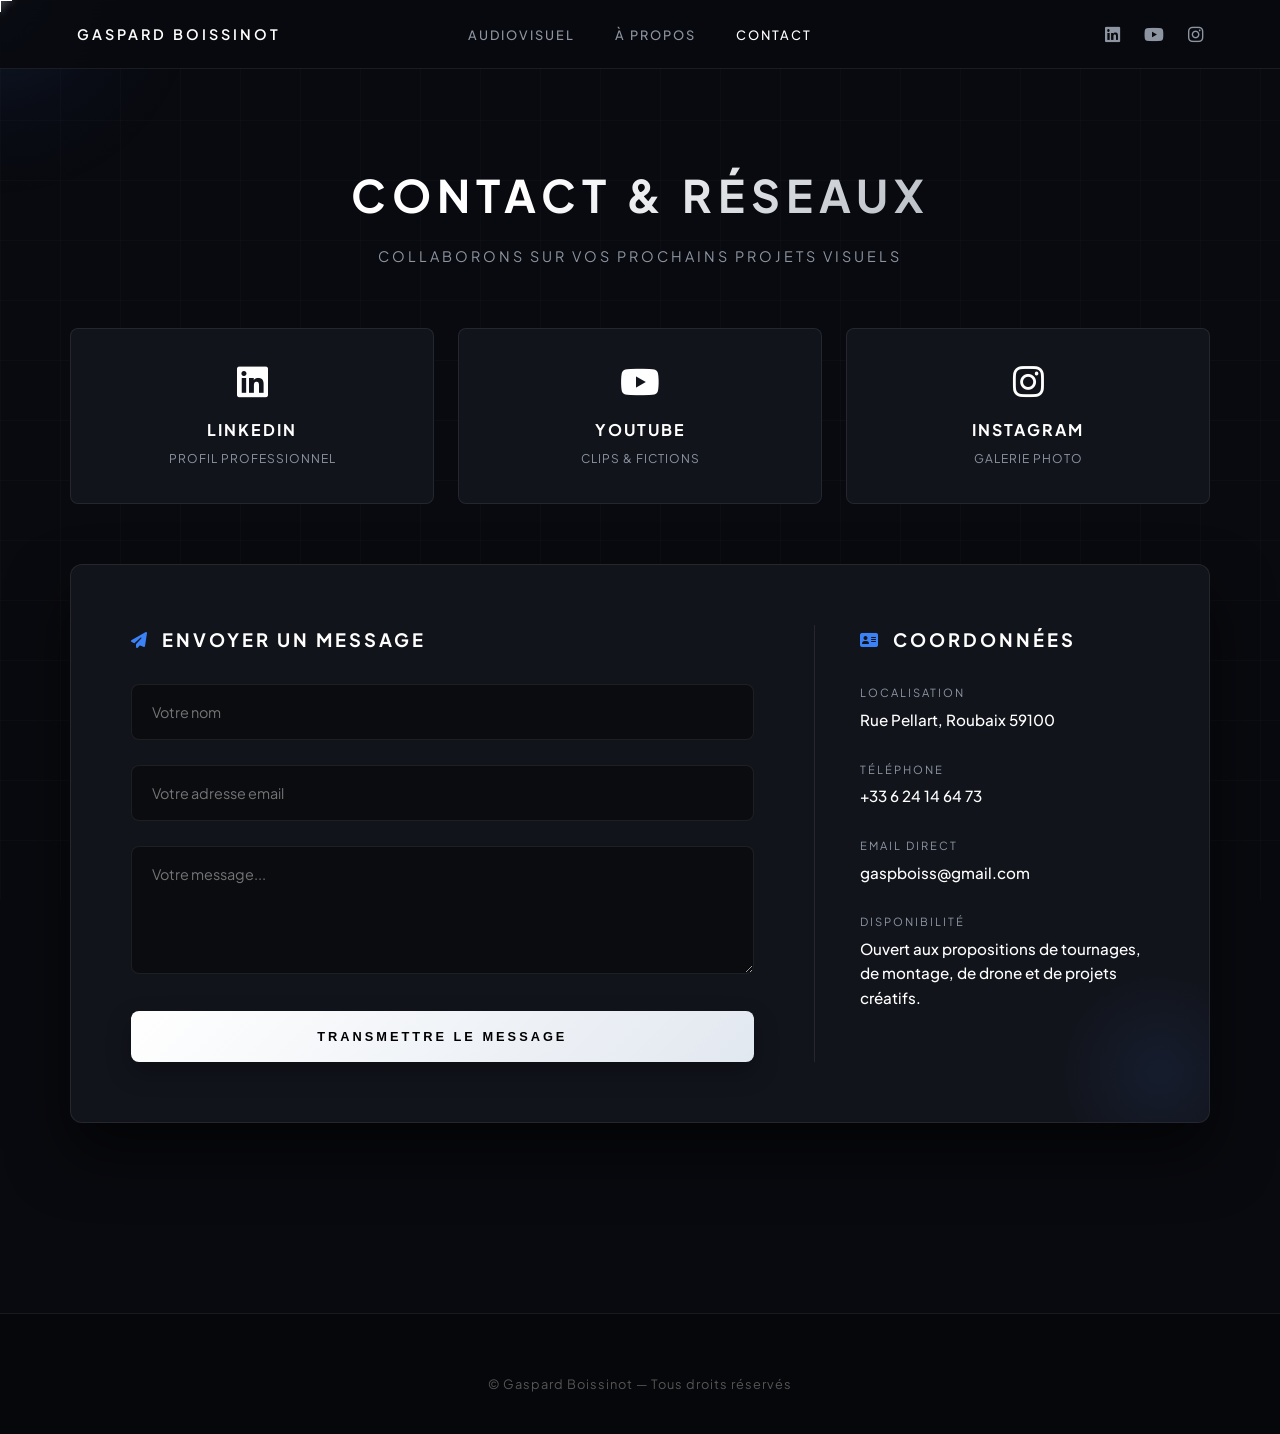
==== commit c53316be: "Update elements.html" ====
--- a/elements.html
+++ b/elements.html
@@ -45,17 +45,34 @@
             position: relative;
         }
 
-        /* Grille cinématique subtile en arrière-plan */
+        /* Quadrillage de fond cinématique type studio */
         body::before {
             content: '';
             position: fixed;
             inset: 0;
             background-image: 
-                linear-gradient(rgba(255, 255, 255, 0.015) 1px, transparent 1px),
-                linear-gradient(90deg, rgba(255, 255, 255, 0.015) 1px, transparent 1px);
+                linear-gradient(rgba(255, 255, 255, 0.02) 1px, transparent 1px),
+                linear-gradient(90deg, rgba(255, 255, 255, 0.02) 1px, transparent 1px);
             background-size: 60px 60px;
+            z-index: -2;
+            pointer-events: none;
+        }
+
+        /* Effet néon interactif qui suit le curseur sur le quadrillage */
+        .cursor-light-glow {
+            position: fixed;
+            top: 0; left: 0;
+            width: 400px; height: 400px;
+            background: radial-gradient(circle, rgba(59, 130, 246, 0.12) 0%, rgba(37, 99, 235, 0.03) 40%, transparent 70%);
+            transform: translate(-50%, -50%);
             z-index: -1;
             pointer-events: none;
+            transition: width 0.3s, height 0.3s, background 0.3s;
+        }
+
+        body.hovered .cursor-light-glow {
+            width: 600px; height: 600px;
+            background: radial-gradient(circle, rgba(59, 130, 246, 0.22) 0%, rgba(59, 130, 246, 0.05) 50%, transparent 75%);
         }
 
         a { color: inherit; text-decoration: none; }
@@ -290,7 +307,6 @@
             font-size: 1rem;
         }
 
-        /* Style unique et stylé pour les champs de formulaire (effet minimaliste pro) */
         .input-group {
             position: relative;
             margin-bottom: 25px;
@@ -317,7 +333,6 @@
             box-shadow: 0 0 20px rgba(59, 130, 246, 0.15);
         }
 
-        /* Bouton d'envoi immersif */
         .submit-btn-wrapper {
             position: relative;
             display: inline-block;
@@ -348,7 +363,6 @@
             box-shadow: 0 15px 35px rgba(59, 130, 246, 0.4);
         }
 
-        /* Section Coordonnées */
         .info-section {
             border-left: 1px solid var(--border-subtle);
             padding-left: 45px;
@@ -405,6 +419,9 @@
     </style>
 </head>
 <body>
+
+    <!-- Halo néon lumineux qui suit le curseur sur le quadrillage -->
+    <div class="cursor-light-glow" id="lightGlow"></div>
 
     <!-- Curseur Custom 0 Latence + Micro-Bounce à l'arrêt -->
     <div class="custom-cursor" id="cursor"></div>
@@ -501,14 +518,20 @@
         </div>
     </footer>
 
-    <!-- SCRIPT CURSEUR INSTANTANÉ + MICRO-BOUNCE À L'ARRÊT -->
+    <!-- SCRIPT CURSEUR INSTANTANÉ + HALO NÉON + MICRO-BOUNCE -->
     <script>
         const cursor = document.getElementById('cursor');
+        const lightGlow = document.getElementById('lightGlow');
         let stopTimeout;
 
         document.addEventListener('mousemove', (e) => {
+            // Position instantanée de la croix (zéro latence)
             cursor.style.left = e.clientX + 'px';
             cursor.style.top = e.clientY + 'px';
+
+            // Position du halo lumineux néon de fond
+            lightGlow.style.left = e.clientX + 'px';
+            lightGlow.style.top = e.clientY + 'px';
 
             cursor.style.transform = document.body.classList.contains('hovered') 
                 ? 'translate(-50%, -50%) rotate(45deg) scale(1.2)' 
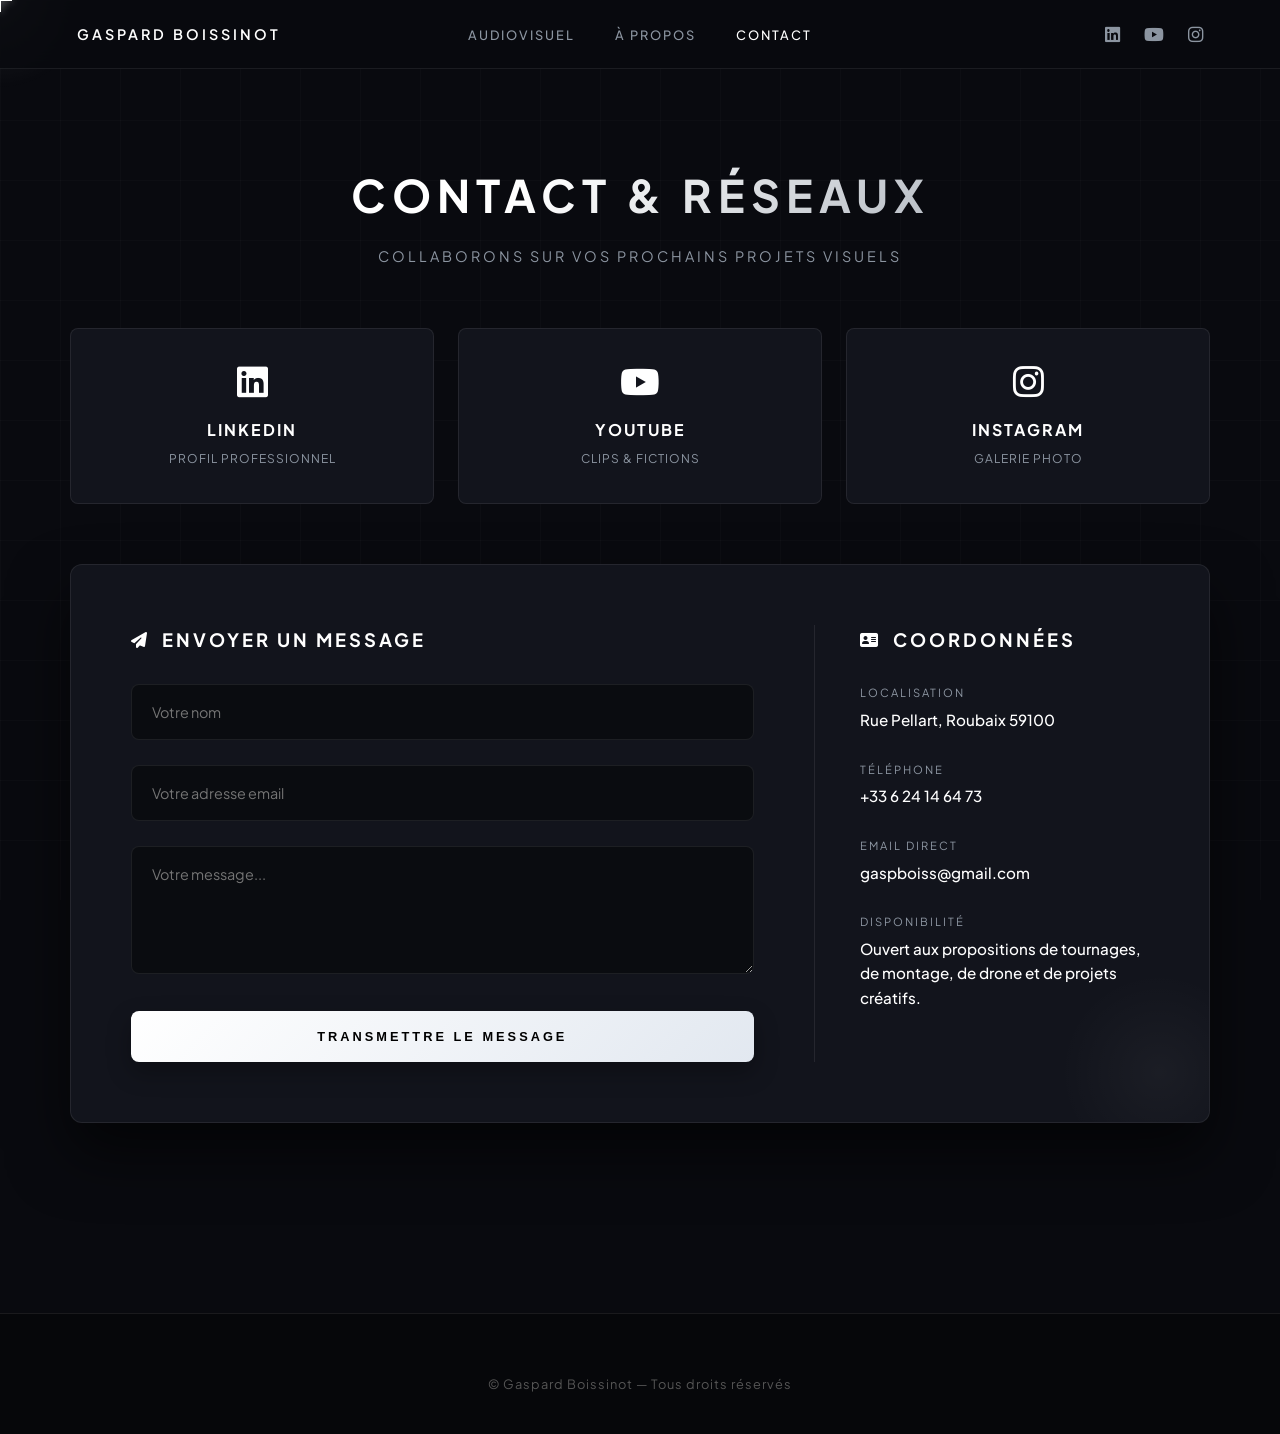
==== commit 564dfc6d: "Update elements.html" ====
--- a/elements.html
+++ b/elements.html
@@ -17,7 +17,7 @@
     <link rel="stylesheet" href="https://cdnjs.cloudflare.com/ajax/libs/font-awesome/6.4.0/css/all.min.css">
 
     <style>
-        /* --- CONSTANTES & DIRECTION ARTISTIQUE --- */
+        /* --- CONSTANTES & DIRECTION ARTISTIQUE (100% BLANC / GRIS) --- */
         :root {
             --bg-main: #090a0f;
             --bg-card: #12141c;
@@ -25,10 +25,9 @@
             --bg-nav: rgba(9, 10, 15, 0.85);
             --text-primary: #ffffff;
             --text-muted: #8c95a1;
-            --accent-blue: #3b82f6;
-            --accent-glow: rgba(59, 130, 246, 0.2);
+            --accent-glow: rgba(255, 255, 255, 0.08);
             --border-subtle: rgba(255, 255, 255, 0.08);
-            --border-hover: rgba(59, 130, 246, 0.5);
+            --border-hover: rgba(255, 255, 255, 0.35);
         }
 
         /* Désactivation du curseur natif */
@@ -58,12 +57,12 @@
             pointer-events: none;
         }
 
-        /* Effet néon interactif qui suit le curseur sur le quadrillage */
+        /* Halo lumineux resserré et précis autour du curseur */
         .cursor-light-glow {
             position: fixed;
             top: 0; left: 0;
-            width: 400px; height: 400px;
-            background: radial-gradient(circle, rgba(59, 130, 246, 0.12) 0%, rgba(37, 99, 235, 0.03) 40%, transparent 70%);
+            width: 180px; height: 180px;
+            background: radial-gradient(circle, rgba(255, 255, 255, 0.12) 0%, rgba(255, 255, 255, 0.03) 45%, transparent 70%);
             transform: translate(-50%, -50%);
             z-index: -1;
             pointer-events: none;
@@ -71,8 +70,8 @@
         }
 
         body.hovered .cursor-light-glow {
-            width: 600px; height: 600px;
-            background: radial-gradient(circle, rgba(59, 130, 246, 0.22) 0%, rgba(59, 130, 246, 0.05) 50%, transparent 75%);
+            width: 260px; height: 260px;
+            background: radial-gradient(circle, rgba(255, 255, 255, 0.18) 0%, rgba(255, 255, 255, 0.05) 50%, transparent 75%);
         }
 
         a { color: inherit; text-decoration: none; }
@@ -105,8 +104,8 @@
             transform: translate(-50%, -50%) rotate(45deg) scale(1.2);
         }
         body.hovered .custom-cursor::before, body.hovered .custom-cursor::after {
-            background: var(--accent-blue);
-            box-shadow: 0 0 12px var(--accent-blue);
+            background: #ffffff;
+            box-shadow: 0 0 12px rgba(255, 255, 255, 0.8);
         }
 
         /* --- NAVBAR CENTRAGE ABSOLU --- */
@@ -226,7 +225,7 @@
             content: '';
             position: absolute;
             top: 0; left: 0; width: 100%; height: 2px;
-            background: linear-gradient(90deg, transparent, var(--accent-blue), transparent);
+            background: linear-gradient(90deg, transparent, rgba(255,255,255,0.4), transparent);
             transform: translateX(-100%);
             transition: transform 0.6s ease;
         }
@@ -234,8 +233,8 @@
         .social-box:hover {
             transform: translateY(-5px);
             border-color: var(--border-hover);
-            background: linear-gradient(145deg, #12141c, #171a26);
-            box-shadow: 0 15px 35px rgba(0,0,0,0.5), 0 0 20px var(--accent-glow);
+            background: linear-gradient(145deg, #12141c, #181b24);
+            box-shadow: 0 15px 35px rgba(0,0,0,0.5), 0 0 15px rgba(255,255,255,0.05);
         }
 
         .social-box:hover::before {
@@ -251,7 +250,7 @@
 
         .social-box:hover i {
             transform: scale(1.15);
-            color: var(--accent-blue);
+            color: #ffffff;
         }
 
         .social-box h3 {
@@ -287,7 +286,7 @@
             position: absolute;
             bottom: -50px; right: -50px;
             width: 200px; height: 200px;
-            background: radial-gradient(circle, rgba(59,130,246,0.08) 0%, transparent 70%);
+            background: radial-gradient(circle, rgba(255,255,255,0.04) 0%, transparent 70%);
             pointer-events: none;
         }
 
@@ -303,7 +302,7 @@
         }
 
         .form-section h3 i, .info-section h3 i {
-            color: var(--accent-blue);
+            color: #ffffff;
             font-size: 1rem;
         }
 
@@ -328,9 +327,9 @@
         .contact-form input:focus, 
         .contact-form textarea:focus {
             outline: none;
-            border-color: var(--accent-blue);
-            background: #11141f;
-            box-shadow: 0 0 20px rgba(59, 130, 246, 0.15);
+            border-color: #ffffff;
+            background: #141722;
+            box-shadow: 0 0 15px rgba(255, 255, 255, 0.1);
         }
 
         .submit-btn-wrapper {
@@ -357,10 +356,10 @@
         }
 
         .submit-btn:hover {
-            background: linear-gradient(135deg, var(--accent-blue) 0%, #2563eb 100%);
-            color: #ffffff;
+            background: #dcdcdc;
+            color: #000000;
             transform: translateY(-3px);
-            box-shadow: 0 15px 35px rgba(59, 130, 246, 0.4);
+            box-shadow: 0 15px 35px rgba(255, 255, 255, 0.15);
         }
 
         .info-section {
@@ -389,7 +388,7 @@
         }
 
         .info-item a:hover {
-            color: var(--accent-blue);
+            color: var(--text-muted);
         }
 
         /* --- FOOTER --- */
@@ -420,7 +419,7 @@
 </head>
 <body>
 
-    <!-- Halo néon lumineux qui suit le curseur sur le quadrillage -->
+    <!-- Halo lumineux resserré de fond blanc/gris -->
     <div class="cursor-light-glow" id="lightGlow"></div>
 
     <!-- Curseur Custom 0 Latence + Micro-Bounce à l'arrêt -->
@@ -467,7 +466,7 @@
             </a>
         </div>
 
-        <!-- Formulaire & Coordonnées Pimpés -->
+        <!-- Formulaire & Coordonnées -->
         <div class="contact-card-wrapper">
             <div class="form-section">
                 <h3><i class="fas fa-paper-plane"></i> Envoyer un message</h3>
@@ -518,18 +517,16 @@
         </div>
     </footer>
 
-    <!-- SCRIPT CURSEUR INSTANTANÉ + HALO NÉON + MICRO-BOUNCE -->
+    <!-- SCRIPT CURSEUR INSTANTANÉ + HALO LUMINEUX RESSERRÉ + MICRO-BOUNCE -->
     <script>
         const cursor = document.getElementById('cursor');
         const lightGlow = document.getElementById('lightGlow');
         let stopTimeout;
 
         document.addEventListener('mousemove', (e) => {
-            // Position instantanée de la croix (zéro latence)
             cursor.style.left = e.clientX + 'px';
             cursor.style.top = e.clientY + 'px';
 
-            // Position du halo lumineux néon de fond
             lightGlow.style.left = e.clientX + 'px';
             lightGlow.style.top = e.clientY + 'px';
 
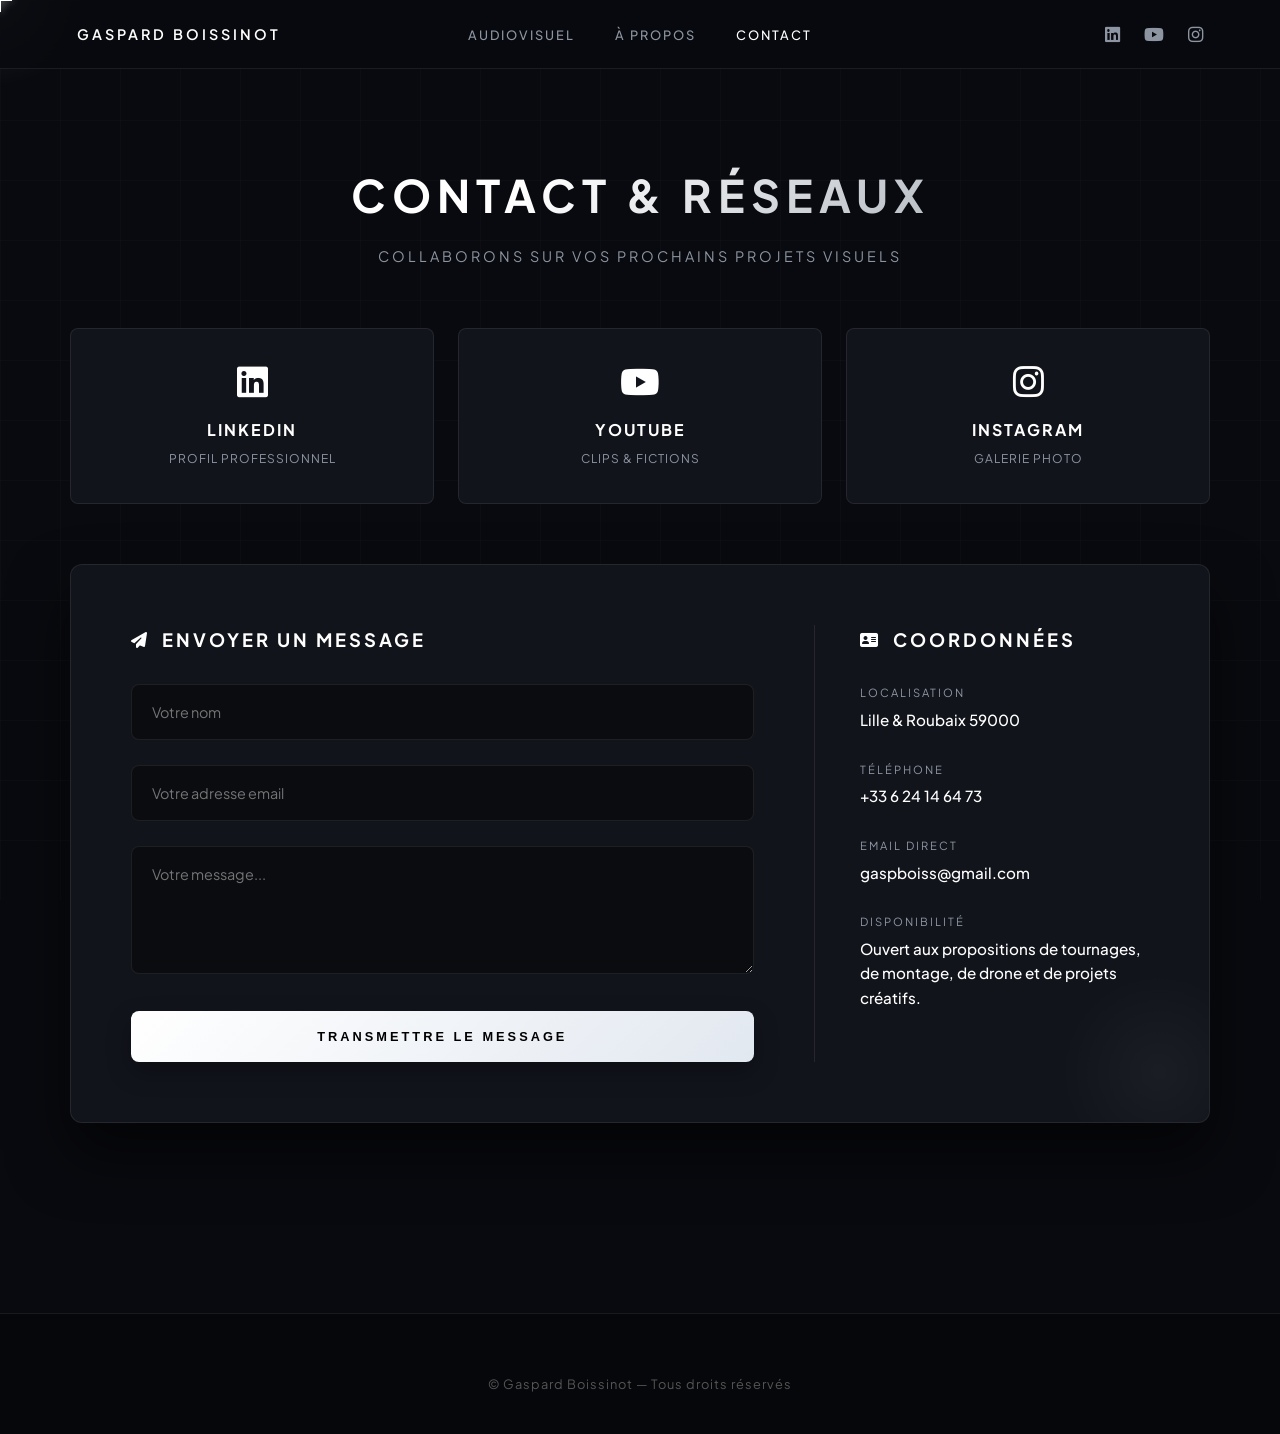
==== commit 4957df44: "Update elements.html" ====
--- a/elements.html
+++ b/elements.html
@@ -164,12 +164,7 @@
         .nav-socials a { 
             color: var(--text-muted); 
             font-size: 1.1rem; 
-            transition: color 0.3s, transform 0.3s; 
-        }
-
-        .nav-socials a:hover { 
-            color: #ffffff; 
-            transform: translateY(-2px); 
+            transition: color 0.3s; 
         }
 
         /* --- SECTION CONTACT --- */
@@ -200,6 +195,25 @@
             color: var(--text-muted);
             letter-spacing: 3px;
             text-transform: uppercase;
+        }
+
+        /* --- ANIMATION BOUNCE RÉSEAUX --- */
+        @keyframes socialBounce {
+            0% {
+                transform: translateY(0) rotate(0deg);
+            }
+            30% {
+                transform: translateY(-8px) rotate(-6deg);
+            }
+            60% {
+                transform: translateY(-12px) rotate(-10deg);
+            }
+            80% {
+                transform: translateY(-3px) rotate(-3deg);
+            }
+            100% {
+                transform: translateY(0) rotate(0deg);
+            }
         }
 
         /* --- RÉSEAUX SOCIAUX --- */
@@ -245,11 +259,19 @@
             font-size: 2.2rem;
             color: #ffffff;
             margin-bottom: 18px;
-            transition: transform 0.3s ease;
-        }
-
+            display: inline-block;
+            transition: color 0.3s ease;
+        }
+
+        /* Déclenchement de l'effet bounce sur les icônes des blocs de contact */
         .social-box:hover i {
-            transform: scale(1.15);
+            animation: socialBounce 0.6s cubic-bezier(0.28, 0.84, 0.42, 1.12) forwards;
+            color: #ffffff;
+        }
+
+        /* Déclenchement également sur les icônes de la navbar */
+        .nav-socials a:hover i {
+            animation: socialBounce 0.6s cubic-bezier(0.28, 0.84, 0.42, 1.12) forwards;
             color: #ffffff;
         }
 
@@ -492,7 +514,7 @@
                 <h3><i class="fas fa-address-card"></i> Coordonnées</h3>
                 <div class="info-item">
                     <span>Localisation</span>
-                    <p>Rue Pellart, Roubaix 59100</p>
+                    <p>Lille & Roubaix 59000</p>
                 </div>
                 <div class="info-item">
                     <span>Téléphone</span>
@@ -561,7 +583,7 @@
             form.addEventListener("submit", async function(e) {
                 e.preventDefault(); 
                 const data = new FormData(form);
-                const response = await fetch(form.action, { method: form.method, body: data, headers: { 'Accept': 'application/json' } });
+                    const response = await fetch(form.action, { method: form.method, body: data, headers: { 'Accept': 'application/json' } });
                 if(response.ok) { alert("Votre message a été envoyé avec succès !"); form.reset(); }
                 else { alert("Une erreur est survenue lors de l'envoi."); }
             });
